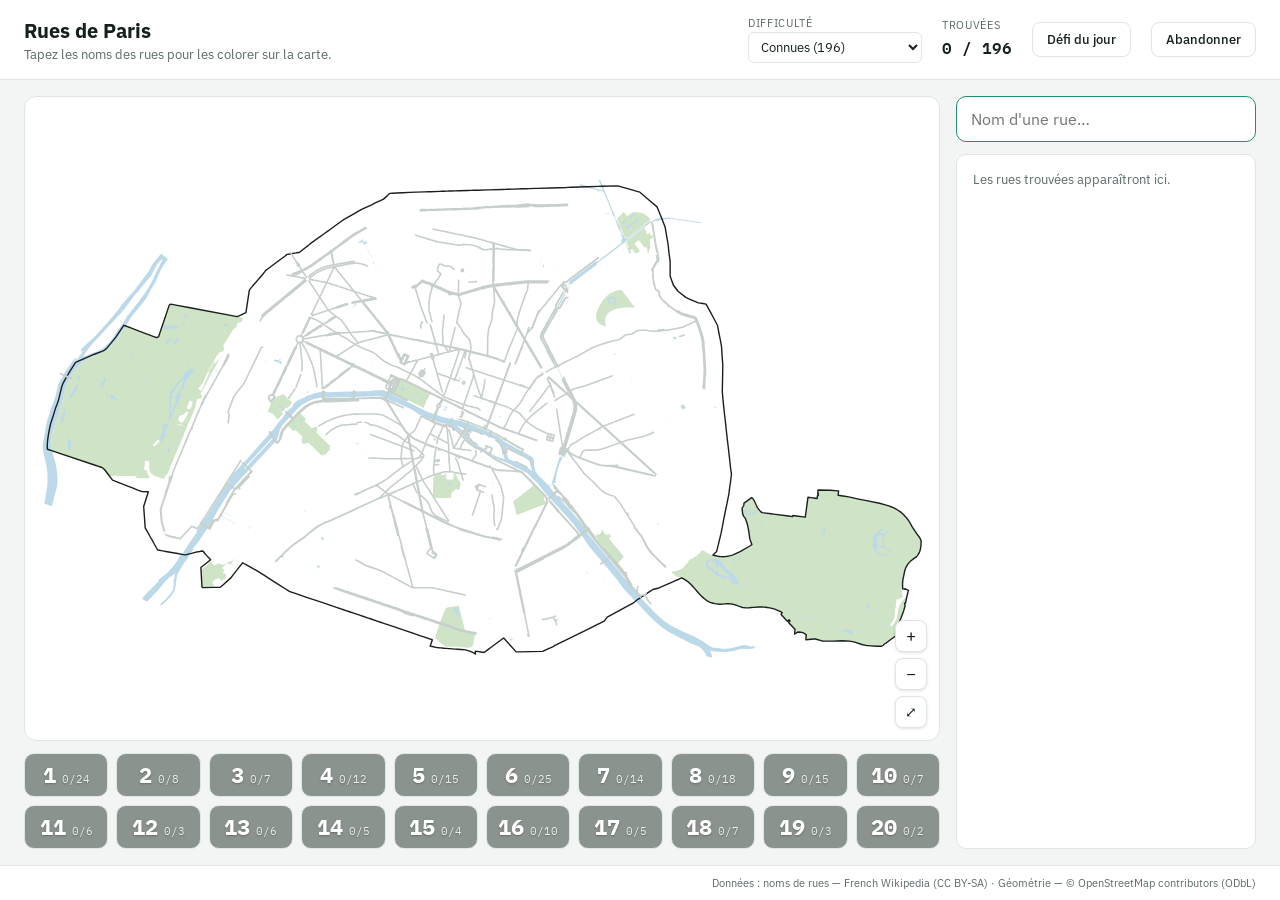
==== index.html @ d21f9f1f "Initial commit: Rues de Paris street quiz + Daily Challenge A browser quiz built from OpenStreetMap " ====
<!DOCTYPE html>
<html lang="fr">
<head>
<meta charset="UTF-8">
<meta name="viewport" content="width=device-width, initial-scale=1.0">
<title>Rues de Paris</title>
<link rel="stylesheet" href="https://fonts.googleapis.com/css2?family=IBM+Plex+Sans:wght@400;500;600;700&family=IBM+Plex+Mono:wght@400;500;600&display=swap">
<link rel="stylesheet" href="style.css">
</head>
<body>

<header id="app-header">
  <div class="title-block">
    <h1>Rues de Paris</h1>
    <p class="subtitle">Tapez les noms des rues pour les colorer sur la carte.</p>
  </div>
  <div class="controls">
    <label class="field" id="tierField">
      <span>Difficulté</span>
      <select id="tierSelect">
        <option value="1">Monuments</option>
        <option value="2" selected>Connues</option>
        <option value="3">Averties</option>
        <option value="4">Carte complète</option>
      </select>
    </label>
    <div class="stat" id="counterStat">
      <span class="stat-label">Trouvées</span>
      <span class="stat-value" id="counter">0 / 0</span>
    </div>
    <div class="stat" id="challengeTimerStat" hidden>
      <span class="stat-label">Temps</span>
      <span class="stat-value" id="challengeTimer">00:00</span>
    </div>
    <button id="challengeBtn" class="btn-secondary">Défi du jour</button>
    <button id="giveupBtn" class="btn-secondary">Abandonner</button>
  </div>
</header>

<main id="app-main">
  <div id="map-column">
    <div id="map-wrap">
      <svg id="map" xmlns="http://www.w3.org/2000/svg"></svg>
      <div id="challengeMapOptions" class="map-overlay" hidden>
        <label class="toggle-field">
          <input type="checkbox" id="showAllStreetsToggle">
          <span>Afficher toutes les rues</span>
        </label>
      </div>
      <div id="zoomControls" class="map-overlay">
        <button id="zoomInBtn" class="zoom-btn" title="Zoomer" aria-label="Zoomer">+</button>
        <button id="zoomOutBtn" class="zoom-btn" title="Dézoomer" aria-label="Dézoomer">−</button>
        <button id="resetViewBtn" class="zoom-btn zoom-btn-reset" title="Réinitialiser la vue" aria-label="Réinitialiser la vue">⤢</button>
      </div>
    </div>
    <div id="districtGrid" aria-live="polite"></div>
  </div>

  <aside id="sidebar">
    <input id="guessInput" type="text" autocomplete="off" autocorrect="off" spellcheck="false"
           placeholder="Nom d'une rue…" autofocus>
    <div id="foundList" aria-live="polite"></div>
  </aside>

  <aside id="challenge-sidebar" hidden>
    <div class="route-header">
      <div class="route-place"><span class="swatch" id="routeSwatchA"></span><span id="routePlaceA"></span></div>
      <div class="route-arrow">→</div>
      <div class="route-place"><span class="swatch" id="routeSwatchB"></span><span id="routePlaceB"></span></div>
    </div>
    <div id="challengeStatus" hidden></div>
    <input id="challengeInput" type="text" autocomplete="off" autocorrect="off" spellcheck="false"
           placeholder="Nom d'une rue…">
    <div id="challengeFoundList" aria-live="polite"></div>
  </aside>
</main>

<footer id="attribution">
  Données : noms de rues — French Wikipedia (CC BY-SA) · Géométrie — © OpenStreetMap contributors (ODbL)
</footer>

<div id="endPanel" hidden>
  <div id="endCard">
    <h2 id="endTitle"></h2>
    <p id="endSubtitle"></p>
    <div id="missedList"></div>
    <button id="closeEndBtn" class="btn-secondary">Fermer</button>
  </div>
</div>

<div id="confettiLayer" aria-hidden="true"></div>

<script src="data/paris_streets.js"></script>
<script src="game.js"></script>
</body>
</html>
---- style.css ----
:root {
  color-scheme: light;
  --bg: #f2f5f4;
  --surface: #ffffff;
  --text: #142019;
  --muted: #5b6b64;
  --accent: #1f8f6d;
  --accent-soft: #dbf0e7;
  --border: #dfe6e2;
  --unfound-stroke: #c7cfca;
  --revealed-stroke: #b0433b;
  --input-bg: #ffffff;
  --shake-bg: #fbe4e1;
  --cell-empty: #8a938d;
  --font-sans: "IBM Plex Sans", system-ui, -apple-system, "Segoe UI", sans-serif;
  --font-mono: "IBM Plex Mono", ui-monospace, "SF Mono", Menlo, monospace;
}

/* Deliberately a single, always-light theme — no dark mode. */

* { box-sizing: border-box; }

/* The `hidden` attribute must always win over a component's own
   `display` rule (flex/grid/etc.), or a toggled-off element still
   renders and blocks clicks. */
[hidden] {
  display: none !important;
}

html, body {
  height: 100%;
}

body {
  margin: 0;
  background: var(--bg);
  color: var(--text);
  font-family: var(--font-sans);
  display: flex;
  flex-direction: column;
}

/* ---------- header ---------- */

#app-header {
  display: flex;
  flex-wrap: wrap;
  align-items: center;
  justify-content: space-between;
  gap: 16px;
  padding: 16px 24px;
  background: var(--surface);
  border-bottom: 1px solid var(--border);
}

.title-block h1 {
  margin: 0;
  font-size: 20px;
  font-weight: 700;
}

.subtitle {
  margin: 2px 0 0;
  font-size: 13px;
  color: var(--muted);
}

.controls {
  display: flex;
  flex-wrap: wrap;
  align-items: center;
  gap: 20px;
}

.field {
  display: flex;
  flex-direction: column;
  gap: 2px;
  font-size: 11px;
  color: var(--muted);
  text-transform: uppercase;
  letter-spacing: 0.06em;
}

.field select {
  font-family: var(--font-sans);
  font-size: 13px;
  text-transform: none;
  letter-spacing: normal;
  color: var(--text);
  background: var(--surface);
  border: 1px solid var(--border);
  border-radius: 6px;
  padding: 5px 8px;
}

.stat {
  display: flex;
  flex-direction: column;
  gap: 2px;
}

.stat-label {
  font-size: 11px;
  color: var(--muted);
  text-transform: uppercase;
  letter-spacing: 0.06em;
}

.stat-value {
  font-family: var(--font-mono);
  font-size: 16px;
  font-weight: 600;
  font-variant-numeric: tabular-nums;
}

.btn-secondary {
  font-family: var(--font-sans);
  font-size: 13px;
  font-weight: 500;
  color: var(--text);
  background: var(--surface);
  border: 1px solid var(--border);
  border-radius: 8px;
  padding: 8px 14px;
  cursor: pointer;
}
.btn-secondary:hover {
  border-color: var(--accent);
  color: var(--accent);
}

#challengeBtn.solved {
  background: var(--accent);
  border-color: var(--accent);
  color: #ffffff;
}
#challengeBtn.solved:hover {
  background: var(--accent);
  border-color: var(--accent);
  color: #ffffff;
}

#tierSelect option.won {
  color: var(--muted);
}

/* ---------- main layout ---------- */

#app-main {
  flex: 1;
  display: flex;
  min-height: 0;
  padding: 16px 24px;
  gap: 16px;
}

#map-column {
  flex: 1;
  min-width: 0;
  display: flex;
  flex-direction: column;
  gap: 12px;
  min-height: 0;
}

#map-wrap {
  position: relative;
  flex: 1;
  min-height: 0;
  background: var(--surface);
  border: 1px solid var(--border);
  border-radius: 12px;
  display: flex;
  align-items: stretch;
  overflow: hidden;
}

#map {
  width: 100%;
  height: 100%;
  cursor: grab;
  touch-action: none;
}
#map-wrap.dragging #map {
  cursor: grabbing;
}
#map-wrap.dragging {
  user-select: none;
}

.map-overlay {
  position: absolute;
  z-index: 2;
}

#zoomControls {
  right: 12px;
  bottom: 12px;
  display: flex;
  flex-direction: column;
  gap: 6px;
}

#challengeMapOptions {
  left: 12px;
  top: 12px;
  background: var(--surface);
  border: 1px solid var(--border);
  border-radius: 8px;
  padding: 8px 10px;
  box-shadow: 0 1px 3px rgba(0, 0, 0, 0.12);
}

.toggle-field {
  display: flex;
  align-items: center;
  gap: 7px;
  font-size: 12.5px;
  color: var(--text);
  cursor: pointer;
  white-space: nowrap;
}

.zoom-btn {
  width: 32px;
  height: 32px;
  border-radius: 8px;
  border: 1px solid var(--border);
  background: var(--surface);
  color: var(--text);
  font-family: var(--font-sans);
  font-size: 17px;
  line-height: 1;
  cursor: pointer;
  display: flex;
  align-items: center;
  justify-content: center;
  box-shadow: 0 1px 3px rgba(0, 0, 0, 0.12);
}
.zoom-btn:hover {
  border-color: var(--accent);
  color: var(--accent);
}
.zoom-btn-reset {
  font-size: 14px;
}

.map-park {
  fill: #cfe3c6;
  fill-rule: evenodd;
  stroke: none;
  pointer-events: none;
}

.map-water {
  fill: #bcd9ea;
  fill-rule: evenodd;
  stroke: none;
  pointer-events: none;
}

.map-boundary {
  fill: none;
  stroke: #1a1f1c;
  stroke-width: 1.4;
  stroke-linejoin: round;
  vector-effect: non-scaling-stroke;
  pointer-events: none;
}

.street {
  fill: none;
  stroke: var(--unfound-stroke);
  stroke-width: 1.6;
  stroke-linecap: round;
  stroke-linejoin: round;
  vector-effect: non-scaling-stroke;
  transition: stroke 0.4s ease, stroke-width 0.4s ease;
}

.street.found {
  stroke-width: 2.6;
}

.street.revealed {
  stroke: var(--revealed-stroke);
  stroke-width: 1.8;
  stroke-dasharray: 3 3;
}

.street.found-route {
  stroke-width: 3.2;
}

.place-marker {
  transition: r 0.12s ease-out;
}

.place-marker-label {
  transition: opacity 0.15s ease-out, font-size 0.12s ease-out;
}

.street.pulse {
  animation: pulse 0.5s ease;
}
@keyframes pulse {
  0% { stroke-width: 2.6; }
  50% { stroke-width: 5; }
  100% { stroke-width: 2.6; }
}

#sidebar, #challenge-sidebar {
  width: 300px;
  flex-shrink: 0;
  display: flex;
  flex-direction: column;
  gap: 12px;
  min-height: 0;
}

#guessInput, #challengeInput {
  font-family: var(--font-sans);
  font-size: 16px;
  color: var(--text);
  background: var(--input-bg);
  border: 1px solid var(--border);
  border-radius: 10px;
  padding: 12px 14px;
  outline: none;
}
#guessInput:focus, #challengeInput:focus {
  border-color: var(--accent);
}
#guessInput.shake, #challengeInput.shake {
  animation: shake 0.35s ease;
  background: var(--shake-bg);
}
@keyframes shake {
  0%, 100% { transform: translateX(0); }
  25% { transform: translateX(-6px); }
  75% { transform: translateX(6px); }
}

.route-header {
  display: flex;
  align-items: center;
  gap: 8px;
  background: var(--surface);
  border: 1px solid var(--border);
  border-radius: 10px;
  padding: 12px 14px;
  font-size: 13.5px;
}
.route-place {
  display: flex;
  align-items: center;
  min-width: 0;
  gap: 8px;
}
.route-place span:last-child {
  overflow: hidden;
  text-overflow: ellipsis;
  white-space: nowrap;
}
.route-arrow {
  color: var(--muted);
  flex-shrink: 0;
}

#challengeStatus {
  background: var(--accent-soft);
  border: 1px solid var(--border);
  border-radius: 10px;
  padding: 14px;
  font-size: 13.5px;
  display: flex;
  flex-direction: column;
  gap: 10px;
}

#districtGrid {
  flex: 0 0 auto;
  display: grid;
  grid-template-columns: repeat(10, 1fr);
  gap: 8px;
}

.district-cell {
  background-image: linear-gradient(to right, var(--fill-color, var(--accent)) var(--pct, 0%), var(--cell-empty) var(--pct, 0%));
  border: 1px solid var(--border);
  border-radius: 10px;
  padding: 10px 6px;
  display: flex;
  flex-direction: row;
  align-items: baseline;
  justify-content: center;
  gap: 6px;
  transition: background-image 0.4s ease, opacity 0.3s ease;
}

.district-cell.empty {
  opacity: 0.35;
}

.district-cell .arr-number {
  font-family: var(--font-mono);
  font-size: 22px;
  font-weight: 700;
  line-height: 1;
  color: #ffffff;
  text-shadow: 0 1px 2px rgba(0, 0, 0, 0.25);
}

.district-cell .arr-count {
  font-family: var(--font-mono);
  font-size: 10.5px;
  color: rgba(255, 255, 255, 0.85);
  font-variant-numeric: tabular-nums;
  text-shadow: 0 1px 2px rgba(0, 0, 0, 0.25);
}

.district-cell.complete {
  border-color: var(--fill-color, var(--accent));
}

#foundList, #challengeFoundList {
  flex: 1;
  min-height: 0;
  overflow-y: auto;
  background: var(--surface);
  border: 1px solid var(--border);
  border-radius: 10px;
  padding: 6px;
}

.found-item {
  display: flex;
  justify-content: space-between;
  gap: 8px;
  padding: 7px 10px;
  border-radius: 6px;
  font-size: 13.5px;
}
.found-item:hover {
  background: var(--accent-soft);
}
.found-item .swatch {
  display: inline-block;
  width: 9px;
  height: 9px;
  border-radius: 50%;
  margin-right: 8px;
  flex-shrink: 0;
}
.found-item .name {
  flex: 1;
  min-width: 0;
  overflow: hidden;
  text-overflow: ellipsis;
  white-space: nowrap;
}
.found-item .arr {
  font-family: var(--font-mono);
  font-size: 11px;
  color: var(--muted);
  font-variant-numeric: tabular-nums;
}

#foundList:empty::before {
  content: "Les rues trouvées apparaîtront ici.";
  color: var(--muted);
  font-size: 13px;
  padding: 10px;
  display: block;
}
#challengeFoundList:empty::before {
  content: "Les rues de votre itinéraire apparaîtront ici.";
  color: var(--muted);
  font-size: 13px;
  padding: 10px;
  display: block;
}

/* ---------- end panel (classic mode only — challenge mode ends inline
   in the sidebar via #challengeStatus, no modal) ---------- */

#endPanel {
  position: fixed;
  inset: 0;
  background: rgba(10, 15, 13, 0.5);
  display: flex;
  align-items: center;
  justify-content: center;
  padding: 24px;
  z-index: 10;
}

#endCard {
  background: var(--surface);
  border: 1px solid var(--border);
  border-radius: 14px;
  padding: 28px;
  max-width: 520px;
  width: 100%;
  max-height: 80vh;
  display: flex;
  flex-direction: column;
  gap: 12px;
}

#endTitle {
  margin: 0;
  font-size: 22px;
}

#endSubtitle {
  margin: 0;
  color: var(--muted);
  font-size: 14px;
}

#missedList {
  overflow-y: auto;
  border-top: 1px solid var(--border);
  padding-top: 10px;
  font-size: 13px;
  line-height: 1.7;
}
#missedList h3 {
  font-size: 12px;
  text-transform: uppercase;
  letter-spacing: 0.06em;
  color: var(--muted);
  margin: 12px 0 4px;
}
#missedList h3:first-child { margin-top: 0; }

/* ---------- confetti ---------- */

#confettiLayer {
  position: fixed;
  inset: 0;
  pointer-events: none;
  z-index: 9;
  overflow: hidden;
}

.confetti-piece {
  position: absolute;
  top: -12px;
  width: 8px;
  height: 14px;
  opacity: 0.9;
  animation-name: confetti-fall;
  animation-timing-function: ease-in;
  animation-fill-mode: forwards;
}

@keyframes confetti-fall {
  0% { transform: translateY(0) rotate(0deg); opacity: 0.9; }
  100% { transform: translateY(105vh) rotate(540deg); opacity: 0; }
}

@media (prefers-reduced-motion: reduce) {
  .confetti-piece { animation: none; display: none; }
}

/* ---------- attribution ---------- */

#attribution {
  text-align: right;
  padding: 10px 24px;
  font-size: 11px;
  color: var(--muted);
  background: var(--surface);
  border-top: 1px solid var(--border);
}

/* ---------- responsive ---------- */

@media (max-width: 720px) {
  #app-main {
    flex-direction: column;
  }
  #sidebar, #challenge-sidebar {
    width: 100%;
  }
  #map-wrap {
    min-height: 320px;
  }
  #districtGrid {
    grid-template-columns: repeat(5, 1fr);
  }
}
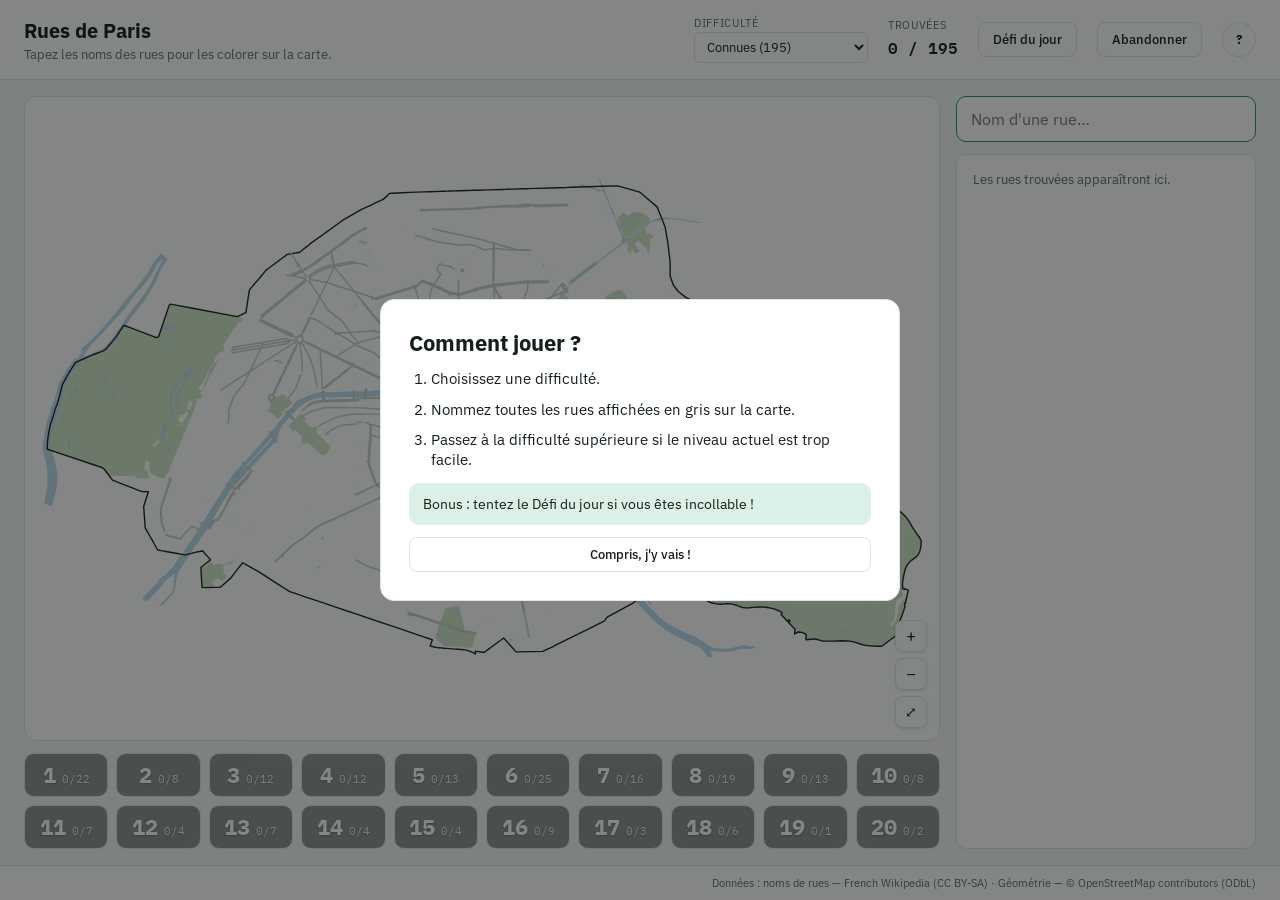
==== commit ed32e371: "Add a first-visit "how to play" intro modal Difficulty tiers weren't explained anywhere, which was c" ====
--- a/index.html
+++ b/index.html
@@ -34,6 +34,7 @@
     </div>
     <button id="challengeBtn" class="btn-secondary">Défi du jour</button>
     <button id="giveupBtn" class="btn-secondary">Abandonner</button>
+    <button id="helpBtn" class="btn-secondary" title="Comment jouer ?" aria-label="Comment jouer ?">?</button>
   </div>
 </header>
 
@@ -88,6 +89,19 @@
   </div>
 </div>
 
+<div id="introPanel" hidden>
+  <div id="introCard">
+    <h2>Comment jouer ?</h2>
+    <ol>
+      <li>Choisissez une difficulté.</li>
+      <li>Nommez toutes les rues affichées en gris sur la carte.</li>
+      <li>Passez à la difficulté supérieure si le niveau actuel est trop facile.</li>
+    </ol>
+    <p id="introBonus">Bonus : tentez le Défi du jour si vous êtes incollable !</p>
+    <button id="closeIntroBtn" class="btn-secondary">Compris, j'y vais !</button>
+  </div>
+</div>
+
 <div id="confettiLayer" aria-hidden="true"></div>
 
 <script src="data/paris_streets.js"></script>
--- a/style.css
+++ b/style.css
@@ -130,6 +130,14 @@
   color: var(--accent);
 }
 
+#helpBtn {
+  width: 34px;
+  padding: 8px 0;
+  text-align: center;
+  font-weight: 700;
+  border-radius: 50%;
+}
+
 #challengeBtn.solved {
   background: var(--accent);
   border-color: var(--accent);
@@ -485,7 +493,7 @@
 /* ---------- end panel (classic mode only — challenge mode ends inline
    in the sidebar via #challengeStatus, no modal) ---------- */
 
-#endPanel {
+#endPanel, #introPanel {
   position: fixed;
   inset: 0;
   background: rgba(10, 15, 13, 0.5);
@@ -496,7 +504,7 @@
   z-index: 10;
 }
 
-#endCard {
+#endCard, #introCard {
   background: var(--surface);
   border: 1px solid var(--border);
   border-radius: 14px;
@@ -509,7 +517,7 @@
   gap: 12px;
 }
 
-#endTitle {
+#endTitle, #introCard h2 {
   margin: 0;
   font-size: 22px;
 }
@@ -535,6 +543,24 @@
   margin: 12px 0 4px;
 }
 #missedList h3:first-child { margin-top: 0; }
+
+#introCard ol {
+  margin: 0;
+  padding-left: 22px;
+  display: flex;
+  flex-direction: column;
+  gap: 10px;
+  font-size: 14.5px;
+  line-height: 1.4;
+}
+
+#introBonus {
+  margin: 0;
+  padding: 12px 14px;
+  background: var(--accent-soft);
+  border-radius: 10px;
+  font-size: 14px;
+}
 
 /* ---------- confetti ---------- */
 
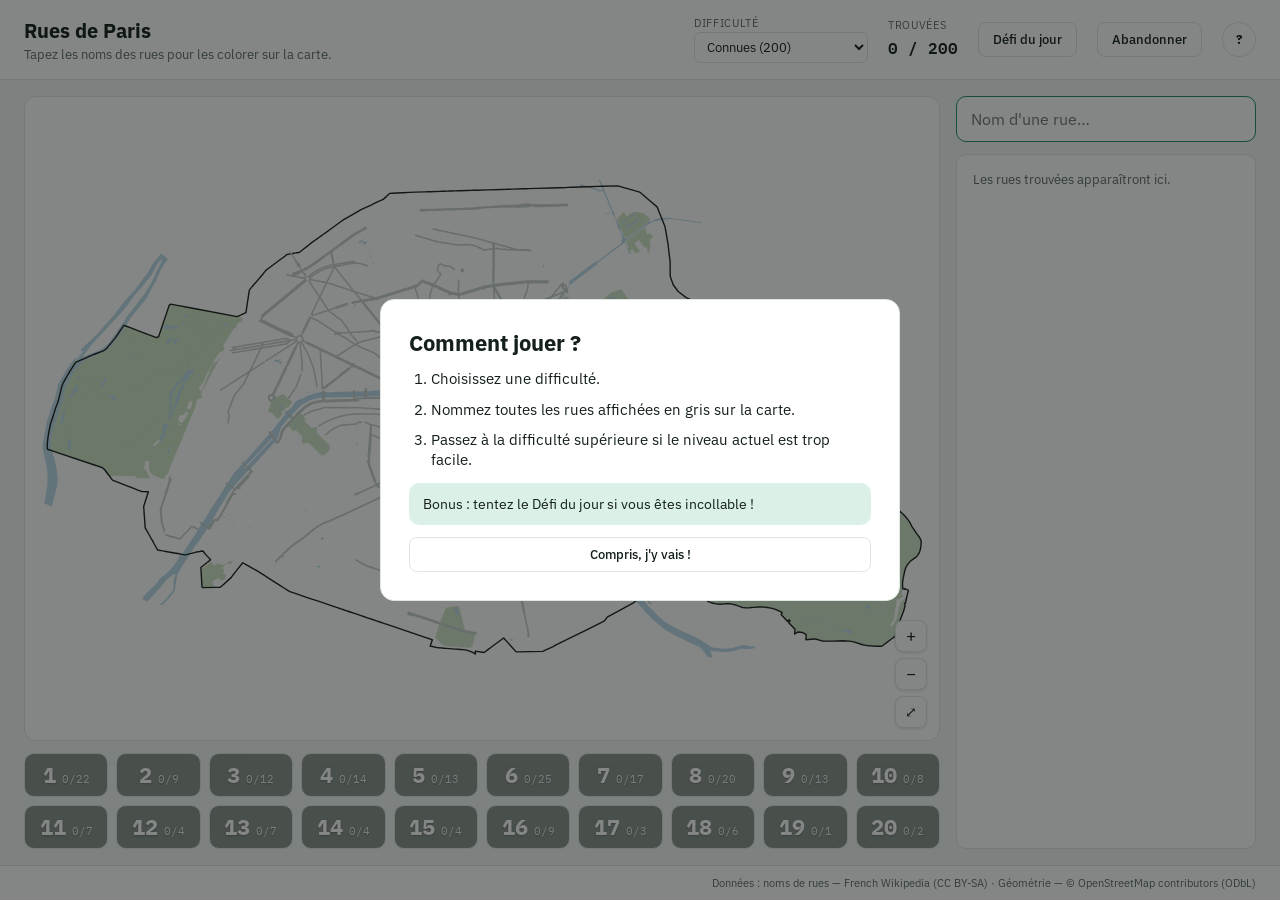
==== commit 3bf00cc9: "Fix tier counts: Monuments/Connues/Averties were short of their intended 50/200/600 assign_tiers() r" ====
--- a/index.html
+++ b/index.html
@@ -5,7 +5,7 @@
 <meta name="viewport" content="width=device-width, initial-scale=1.0">
 <title>Rues de Paris</title>
 <link rel="stylesheet" href="https://fonts.googleapis.com/css2?family=IBM+Plex+Sans:wght@400;500;600;700&family=IBM+Plex+Mono:wght@400;500;600&display=swap">
-<link rel="stylesheet" href="style.css">
+<link rel="stylesheet" href="style.css?v=3">
 </head>
 <body>
 
@@ -104,7 +104,11 @@
 
 <div id="confettiLayer" aria-hidden="true"></div>
 
-<script src="data/paris_streets.js"></script>
-<script src="game.js"></script>
+<!-- Bump ?v=N on style.css/game.js/data/paris_streets.js whenever any of
+     them changes — GitHub Pages serves everything with a 10-minute
+     cache-control, so without a version bump a just-pushed fix can sit
+     invisible in a visitor's browser cache for up to 10 minutes. -->
+<script src="data/paris_streets.js?v=3"></script>
+<script src="game.js?v=3"></script>
 </body>
 </html>
